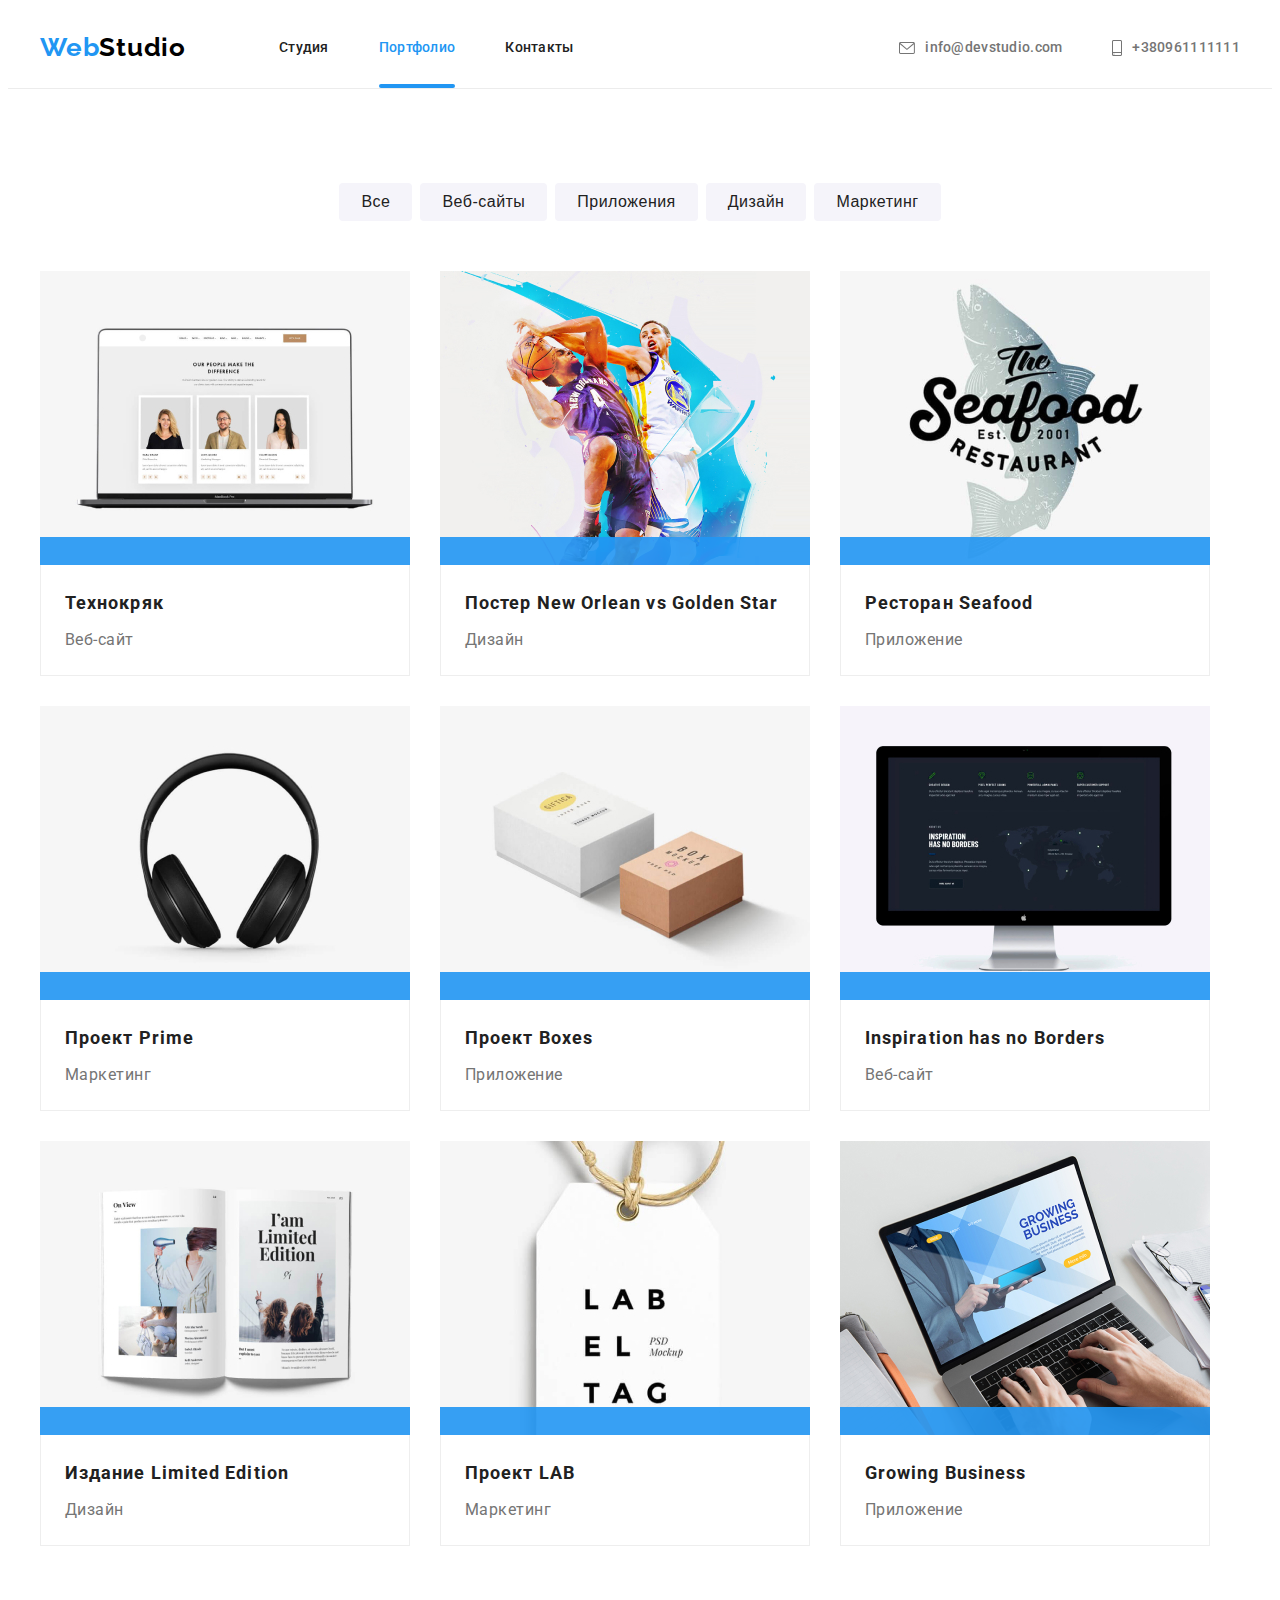
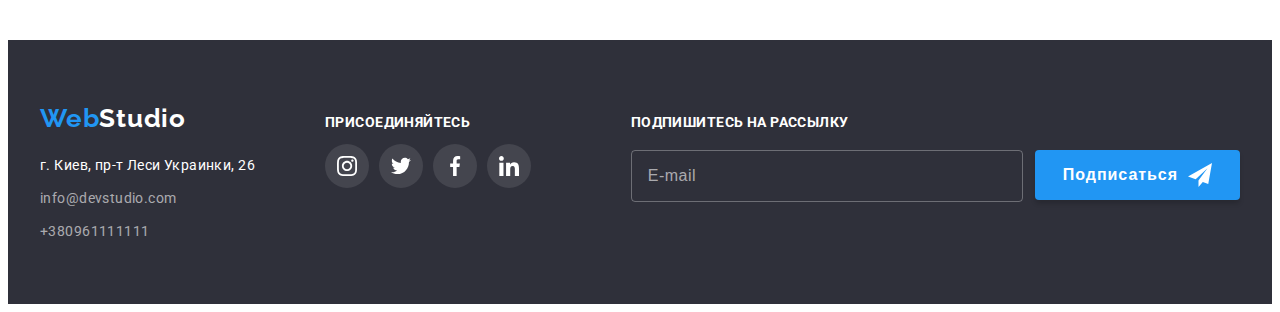
==== portfolio.html @ fbe8065b "1" ====
<!DOCTYPE html>
<html lang="ru">
  <head>
    <meta charset="UTF-8" />
    <meta name="viewport" content="width=device-width, initial-scale=1.0"/>
    <title>Портфолио</title>
    <link rel="preconnect" href="https://fonts.gstatic.com"/>
    <link
      href="https://fonts.googleapis.com/css2?family=Raleway:wght@700&family=Roboto:wght@400;500;700;900&display=swap"
      rel="stylesheet"/>
    <link
      rel="stylesheet"
      href="https://cdnjs.cloudflare.com/ajax/libs/modern-normalize/1.0.0/modern-normalize.min.css"
      integrity="sha512-ISS7cAi1PEhQ8jnbJpJZMd29NlhNj4AWYyLOSp2CE/CsHxTCu+r+t0D2yoJudVrd0/8fTVPUVDzY5Tvli75u/g=="
      crossorigin="anonymous"/>
    <link rel="stylesheet" href="./css/style.css"/>
  </head>
  <body>
  <header class="header">
    <div class="container">
      <nav class="nav">
        <a href="./" class="logo"><span class="accent">Web</span>Studio</a>
        <ul class="site-nav list">
          <li class="list-item">
            <a href="./index.html" class="link">Студия</a>
          </li>
          <li class="list-item">
            <a href="./portfolio.html" class="link current">Портфолио</a>
          </li>
          <li class="list-item"><a href="" class="link">Контакты</a></li>
        </ul>
      </nav>
      <ul class="contacts list">
        <li class="list-item">
          <a href="mailto:info@devstudio.com" class="header-contact link">
            <svg class="contacts-icon" width="16" height="12">
              <use href="./images/sprite.svg#icon-envelope"></use>
            </svg>
            info@devstudio.com</a>
        </li>
        <li class="list-item">
          <a href="tel:+380961111111" class="header-contact link">
            <svg class="contacts-icon" width="10" height="16">
              <use href="./images/sprite.svg#icon-smartphone"></use>
            </svg>
            +380961111111</a>
        </li>
      </ul>
    </div>
  </header>
    <main>
      <section class="portfolio">
        <div class="container">
          <h2 hidden>Фильтр работ</h2>
          <ul class="filter list">
            <li class="filter-button">
              <button type="button" class="select-btn">Все</button>
            </li>
            <li class="filter-button">
              <button type="button" class="select-btn">Веб-сайты</button>
            </li>
            <li class="filter-button">
              <button type="button" class="select-btn">Приложения</button>
            </li>
            <li class="filter-button">
              <button type="button" class="select-btn">Дизайн</button>
            </li>
            <li class="filter-button">
              <button type="button" class="select-btn">Маркетинг</button>
            </li>
          </ul>
          <h1 hidden>Наши проекты</h1>
          <ul class="projects list">
            <li class="project-item">
              <a href="" class="link">
                <div class="projectthumb">
                <img
                  src="./images/portfolio-images/img-1.jpg"
                  alt="Сайт"
                  width="370"
                  height="294"/>
                  <div class="overlay">
                    <p class="overlaytext">Технокряк это современная площадка распространения коронавируса. Компании
                      используют эту платформу для цифрового шпионажа и атак на защищённые сервера конкурентов.</p>
                  </div>
                  </div>
                <div class="project-content">
                  <h3 class="project-title">Технокряк</h3>
                  <p class="project-type">Веб-сайт</p>
                </div>
              </a>
            </li>
            <li class="project-item">
              <a href="" class="link">
                <div class="projectthumb">
                <img
                  src="./images/portfolio-images/img-2.jpg"
                  alt="Баскетболисты"
                  width="370"
                  height="294"/>
                  <div class="overlay">
                    <p class="overlaytext">Технокряк это современная площадка распространения коронавируса. Компании
                      используют эту платформу для цифрового шпионажа и атак на защищённые сервера конкурентов.</p>
                  </div>
                  </div>
                <div class="project-content">
                  <h3 class="project-title">
                    Постер New Orlean vs Golden Star
                  </h3>
                  <p class="project-type">Дизайн</p>
                </div>
              </a>
            </li>
            <li class="project-item">
              <a href="" class="link">
                <div class="projectthumb">
                <img
                  src="./images/portfolio-images/img-3.jpg"
                  alt="Логотип ресторана Seafood"
                  width="370"
                  height="294"/>
                  <div class="overlay">
                    <p class="overlaytext">Технокряк это современная площадка распространения коронавируса. Компании
                      используют эту платформу для цифрового шпионажа и атак на защищённые сервера конкурентов.</p>
                  </div>
                  </div>
                <div class="project-content">
                  <h3 class="project-title">Ресторан Seafood</h3>
                  <p class="project-type">Приложение</p>
                </div>
              </a>
            </li>
            <li class="project-item">
              <a href="" class="link">
                <div class="projectthumb">
                <img
                  src="./images/portfolio-images/img-4.jpg"
                  alt="Наушники"
                  width="370"
                  height="294"/>
                  <div class="overlay">
                    <p class="overlaytext">Технокряк это современная площадка распространения коронавируса. Компании
                      используют эту платформу для цифрового шпионажа и атак на защищённые сервера конкурентов.</p>
                  </div>
                  </div>
                <div class="project-content">
                  <h3 class="project-title">Проект Prime</h3>
                  <p class="project-type">Маркетинг</p>
                </div>
              </a>
            </li>
            <li class="project-item">
              <a href="" class="link">
                <div class="projectthumb">
                <img
                  src="./images/portfolio-images/img-5.jpg"
                  alt="Коробки"
                  width="370"
                  height="294"/>
                  <div class="overlay">
                    <p class="overlaytext">Технокряк это современная площадка распространения коронавируса. Компании
                      используют эту платформу для цифрового шпионажа и атак на защищённые сервера конкурентов.</p>
                  </div>
                  </div>
                <div class="project-content">
                  <h3 class="project-title">Проект Boxes</h3>
                  <p class="project-type">Приложение</p>
                </div>
              </a>
            </li>
            <li class="project-item">
              <a href="" class="link">
                <div class="projectthumb">
                <img
                  src="./images/portfolio-images/img-6.jpg"
                  alt="Веб-сайт на мониторе компьютера"
                  width="370"
                  height="294"/>
                  <div class="overlay">
                    <p class="overlaytext">Технокряк это современная площадка распространения коронавируса. Компании
                      используют эту платформу для цифрового шпионажа и атак на защищённые сервера конкурентов.</p>
                  </div>
                  </div>
                <div class="project-content">
                  <h3 class="project-title">Inspiration has no Borders</h3>
                  <p class="project-type">Веб-сайт</p>
                </div>
              </a>
            </li>
            <li class="project-item">
              <a href="" class="link">
                <div class="projectthumb">
                <img
                  src="./images/portfolio-images/img-7.jpg"
                  alt="Журнал"
                  width="370"
                  height="294"/>
                  <div class="overlay">
                    <p class="overlaytext">Технокряк это современная площадка распространения коронавируса. Компании
                      используют эту платформу для цифрового шпионажа и атак на защищённые сервера конкурентов.</p>
                  </div>
                  </div>
                <div class="project-content">
                  <h3 class="project-title">Издание Limited Edition</h3>
                  <p class="project-type">Дизайн</p>
                </div>
              </a>
            </li>
            <li class="project-item">
              <a href="" class="link">
                <div class="projectthumb">
                <img
                  src="./images/portfolio-images/img-8.jpg"
                  alt="Лейбл"
                  width="370"
                  height="294"/>
                  <div class="overlay">
                    <p class="overlaytext">Технокряк это современная площадка распространения коронавируса. Компании
                      используют эту платформу для цифрового шпионажа и атак на защищённые сервера конкурентов.</p>
                  </div>
                  </div>
                <div class="project-content">
                  <h3 class="project-title">Проект LAB</h3>
                  <p class="project-type">Маркетинг</p>
                </div>
              </a>
            </li>
            <li class="project-item">
              <a href="" class="link">
                <div class="projectthumb">
                <img
                  src="./images/portfolio-images/img-9.jpg"
                  alt="Приложение"
                  width="370"
                  height="294"/>
                  <div class="overlay">
                    <p class="overlaytext">Технокряк это современная площадка распространения коронавируса. Компании
                      используют эту платформу для цифрового шпионажа и атак на защищённые сервера конкурентов.</p>
                  </div>
                  </div>
                <div class="project-content">
                  <h3 class="project-title">Growing Business</h3>
                  <p class="project-type">Приложение</p>
                </div>
              </a>
            </li>
          </ul>
        </div>
      </section>
    </main>
    <footer class="footer">
      <div class="container">
        <div class="footer-wrapper">
          <a href="#" class="logo"><span class="accent">Web</span>Studio</a>
          <address class="footer-contacts">
            <p class="address">г. Киев, пр-т Леси Украинки, 26</p>
            <ul class="contacts-wrapper list">
              <li class="footer-contact-item"><a href="mailto:info@devstudio.com" class="contacts email">info@devstudio.com</a>
              </li>
              <li class="footer-contact-item">
                <a href="tel:+380961111111" class="contacts">+380961111111</a>
              </li>
          </address>
        </div>
        <div class="join-wrapper">
          <p class="join">присоединяйтесь</p>
          <ul class="social-links list">
            <li class="social-list-item">
              <a href="#" class="social-link"><svg class="social-icon" width="20" height="20">
                  <use href="./images/sprite.svg#icon-instagram"></use>
                </svg>
              </a>
            </li>
            <li class="social-list-item">
              <a href="#" class="social-link"><svg class="social-icon" width="20" height="20">
                  <use href="./images/sprite.svg#icon-twitter"></use>
                </svg>
              </a>
            </li>
            <li class="social-list-item">
              <a href="#" class="social-link"><svg class="social-icon" width="20" height="20">
                  <use href="./images/sprite.svg#icon-facebook"></use>
                </svg>
              </a>
            </li>
            <li class="social-list-item">
              <a href="#" class="social-link"><svg class="social-icon" width="20" height="20">
                  <use href="./images/sprite.svg#icon-linkedin"></use>
                </svg>
              </a>
            </li>
          </ul>
        </div>
        <div class="subscribe-wrapper">
          <p class="subscribe-title">Подпишитесь на рассылку</p>
          <form class="subscribe-form">
            <input class="input-field" type="text" name="e-mail" placeholder="E-mail">
            <button class="subscribe-btn" type="submit">Подписаться</button>
        
          </form>
        </div>
      </div>
    </footer>
  </body>
</html>
---- css/style.css ----
:root {
  --primary-logo-color: #000000;
  --primary-txt-color: #212121;
  --secondary-txt-color: #757575;
  --additional-txt-color: #ffffff;
  --primary-bg-color: #ffffff;
  --secondary-bg-color: #f5f4fa;
  --additional-bg-color: #2f303a;
  --accent-color: #2196f3;
  --footer-contacts-color: rgba(255, 255, 255, 0.6);
  --header-line-color: #ececec;
  --border-line-color: #eeeeee;
  --icon-color: #afb1b8;
  --transition-duration: 250ms;
  --transition-timing-function: cubic-bezier(0.4, 0, 0.2, 1);
}

body {
  font-family: "Roboto", sans-serif;
  background-color: var(--primary-bg-color);
}

h1,
h2,
h3,
h4,
h5,
h6 {
  margin: 0;
}

ul,
ol {
  margin: 0;
  padding: 0;
}

img {
  display: block;
}

.list {
  padding: 0;
  margin: 0;
  list-style: none;
}

.link {
  cursor: pointer;
}

.current {
  color: var(--accent-color);
}
.link.current {
  position: relative;
}

.link.current::after {
  content: "";
  display: block;
  position: absolute;
  bottom: 0;
  height: 4px;
  width: 100%;
  background-color: var(--accent-color);
  border-radius: 2px;
  transition: transform 500ms linear;
}

.logo {
  font-family: "Raleway", sans-serif;
  font-weight: 700;
  font-size: 26px;
  line-height: 1.192;
  letter-spacing: 0.03em;
  color: var(--primary-logo-color);
  text-decoration: none;
  margin-right: 93px;
  padding-top: 24px;
  padding-bottom: 25px;
}

.accent {
  color: var(--accent-color);
}

.container {
  width: 1200px;
  margin: 0 auto;
  padding-left: 15px;
  padding-right: 15px;
}

.description {
  margin: 0;
}

.section-title {
  font-weight: 700;
  font-size: 36px;
  line-height: 1.17;
  letter-spacing: 0.03em;
  color: var(--primary-txt-color);
  text-align: center;
  margin-bottom: 50px;
}

.header {
  border-bottom: 1px solid var(--header-line-color);
}

.header .container {
  display: flex;
  align-items: center;
}

.nav {
  display: flex;
  align-items: center;
}

.site-nav {
  display: flex;
}

.site-nav .list-item:not(:last-child) {
  margin-right: 50px;
}

.site-nav .link {
  display: block;
  padding-top: 32px;
  padding-bottom: 32px;
  font-weight: 500;
  font-size: 14px;
  line-height: 1.14;
  letter-spacing: 0.02em;
  color: var(--primary-txt-color);
  text-decoration: none;
  transition: color var(--transition-duration) var(--transition-timing-function);
}

.site-nav .link.current,
.site-nav .link:hover,
.site-nav .link:focus,
.site-nav .link:active,
.contacts .link:hover,
.contacts .link:focus {
  color: var(--accent-color);
}

.header .contacts {
  margin-bottom: 0;
  display: flex;
  align-items: center;
}
.header-contact {
  display: flex;
  align-items: center;
}

.contacts.list {
  margin-left: auto;
}

.contacts .list-item + .list-item {
  margin-left: 50px;
}
.contacts .link {
  font-weight: 500;
  font-size: 14px;
  line-height: 1.14;
  letter-spacing: 0.02em;
  color: var(--secondary-txt-color);
  text-decoration: none;
  padding-top: 32px;
  padding-bottom: 32px;
  transition: color var(--transition-duration) var(--transition-timing-function);
}

.contacts .link:hover,
.contacts .link:focus {
  color: var(--accent-color);
}
.contacts-icon {
  margin-right: 10px;
  align-self: center;
  fill: currentColor;
}
.contacts-icon:hover {
  fill: var(--accent-color);
}

.hero {
  background-color: #2f303a;
  width: auto;
  text-align: center;
  padding-top: 200px;
  padding-bottom: 200px;
  background-image: url("../images/index-images/hero.jpg");
  background-size: cover;
}

.hero-title {
  margin-top: 0;
  margin-bottom: 30px;
  font-weight: 900;
  font-size: 44px;
  line-height: 1.363;
  letter-spacing: 0.06em;
  text-transform: uppercase;
  color: #ffffff;
}

.modal-btn {
  border-radius: 4px;
  font-weight: 700;
  font-size: 16px;
  line-height: 1.88;
  letter-spacing: 0.06em;
  color: var(--additional-txt-color);
  background-color: var(--accent-color);
  padding: 10px 32px;
  border: none;
  transition: background-color var(--transition-duration)
    var(--transition-timing-function);
}

.features-section {
  padding: 94px 0;
}

.features-section .title {
  font-weight: 700;
  font-size: 14px;
  line-height: 1.14;
  letter-spacing: 0.03em;
  text-transform: uppercase;
  color: var(--primary-txt-color);
  margin-bottom: 10px;
}

.features-section .description {
  font-weight: 400;
  font-size: 14px;
  line-height: 1.71;
  letter-spacing: 0.03em;
  color: var(--secondary-txt-color);
}

.features-section .list {
  display: flex;
}

.features-section .list-item:not(:last-child) {
  margin-right: 30px;
}
.icon-antenna::before {
  background-image: url(../images/antenna.svg);
}

.icon-clock::before {
  background-image: url(../images/clock.svg);
}

.icon-diagram::before {
  background-image: url(../images/diagram.svg);
}

.icon-astronaut::before {
  background-image: url(../images/astronaut.svg);
}
.features-section .list-item::before {
  content: "";
  display: block;
  height: 120px;
  background-repeat: no-repeat;
  background-position: center;
  background-color: var(--secondary-bg-color);
  border-radius: 4px;
  margin-bottom: 30px;
}

.products-section {
  padding-bottom: 94px;
}
.products {
  display: flex;
}

.products.list {
  margin: -15px;
}

.products-item {
  margin: 15px;
  position: relative;
}
.productstitle {
  position: absolute;
  bottom: 0;
  width: 100%;
  height: 70px;
  padding-top: 27px;
  padding-bottom: 27px;
  font-weight: bold;
  font-size: 14px;
  line-height: 1.143;
  text-align: center;
  letter-spacing: 0.05em;
  text-transform: uppercase;
  background-color: rgba(47, 48, 58, 0.8);
  color: var(--additional-txt-color);
}

.team-section {
  background-color: var(--secondary-bg-color);
  padding: 94px 0;
}

.team.list {
  display: flex;
  margin: -15px;
}

.team-item {
  margin: 15px;
  box-shadow: 0px 1px 3px rgba(0, 0, 0, 0.12), 0px 1px 1px rgba(0, 0, 0, 0.14),
    0px 2px 1px rgba(0, 0, 0, 0.2);
  border-radius: 0px 0px 4px 4px;
}
.team-item .list {
  display: flex;
  justify-content: space-around;
}

.team-section .title {
  margin-bottom: 10px;
}

.team-item-content {
  padding: 30px;
  background-color: var(--primary-bg-color);
  border-radius: 0px 0px 4px 4px;
}

.team .title {
  font-weight: 500;
  font-size: 16px;
  line-height: 1.19;
  letter-spacing: 0.03em;
  color: var(--primary-txt-color);
  text-align: center;
}

.team .description {
  font-weight: 400;
  font-size: 16px;
  line-height: 1.19;
  letter-spacing: 0.03em;
  color: var(--secondary-txt-color);
  text-align: center;
}
.team-item-content .social-list-item {
  display: flex;
  justify-content: center;
  align-items: center;
}
.team-item-content .social-link {
  display: flex;
  justify-content: center;
  align-items: center;
  width: 44px;
  height: 44px;
  background-color: transparent;
  border-radius: 50%;
  fill: #afb1b8;
  transition: color var(--transition-duration) var(--transition-timing-function),
    background-color var(--transition-duration)
      var(--transition-timing-function);
}
.team-item-content .social-link:hover,
.team-item-content .social-link:focus {
  background-color: var(--accent-color);
  border-radius: 50%;
  fill: var(--additional-txt-color);
}
.clients-section {
  padding: 94px 0;
}
.clients-section .list {
  display: flex;
}
.clients-section .logo-item:not(:last-child) {
  margin-right: 30px;
}
.logo-item {
  width: 170px;
  height: 90px;
}
.logo-link {
  display: flex;
  justify-content: center;
  align-items: center;
  width: 100%;
  height: 100%;
  border-radius: 4px;
  color: var(--icon-color);
  fill: currentColor;
  border: 1px solid var(--icon-color);
  transition: color var(--transition-duration) var(--transition-timing-function),
    border var(--transition-duration) var(--transition-timing-function);
}
.logo-link:hover,
.logo-link:focus {
  border: 1px solid #2196f3;
  color: #2196f3;
}

.footer {
  background-color: var(--additional-bg-color);
  padding-top: 60px;
  padding-bottom: 60px;
}

.footer .logo {
  display: inline-block;
  color: var(--additional-txt-color);
  margin-bottom: 20px;
  margin-right: 0;
  padding: 0;
}
.footer .container {
  display: flex;
  align-items: baseline;
}
.footer-wrapper {
  margin-right: 70px;
}

.footer-contacts {
  font-style: normal;
}

.footer-contacts .address {
  font-weight: 400;
  font-size: 14px;
  line-height: 1.71;
  letter-spacing: 0.03em;
  color: var(--additional-txt-color);
  margin-top: 0;
  margin-bottom: 9px;
}

.footer .contacts {
  display: inline-block;
  font-weight: 400;
  font-size: 14px;
  line-height: 1.71;
  letter-spacing: 0.03em;
  color: var(--footer-contacts-color);
  text-decoration: none;
  transition: color var(--transition-duration) var(--transition-timing-function);
}

.footer-contact-item > .email {
  margin-bottom: 9px;
}
.footer .contacts:hover,
.footer .contacts:focus {
  color: var(--accent-color);
}

.contacts-wrapper {
  display: flex;
  flex-direction: column;
}
.join {
  font-weight: bold;
  font-size: 14px;
  line-height: 1.143;
  letter-spacing: 0.03em;
  text-transform: uppercase;
  color: var(--additional-txt-color);
  margin-top: 0;
}
.social-links {
  display: flex;
}
.social-links .social-list-item {
  width: 44px;
  height: 44px;
}
.social-links .social-list-item:not(:last-child) {
  margin-right: 10px;
}
.social-links .social-link {
  width: 100%;
  height: 100%;
  display: flex;
  justify-content: center;
  align-items: center;
  cursor: pointer;
  background-color: rgba(255, 255, 255, 0.1);
  border-radius: 50%;
  color: var(--additional-txt-color);
  fill: currentColor;
  transition: background-color var(--transition-duration)
    var(--transition-timing-function);
}
.social-list-item .social-link:hover,
.social-list-item .social-link:focus {
  background-color: var(--accent-color);
}
.subscribe-wrapper {
  margin-left: auto;
}
.subscribe-form {
  display: flex;
}
.subscribe-title {
  margin-bottom: 20px;
  font-weight: bold;
  font-size: 14px;
  line-height: 1.143;
  letter-spacing: 0.03em;
  text-transform: uppercase;
  color: var(--additional-txt-color);
}
.input-field {
  padding: 15px 16px;
  width: 358px;
  border: 1px solid rgba(255, 255, 255, 0.3);
  border-radius: 4px;
  background-color: transparent;
  font-size: 16px;
  line-height: 1.25;
  letter-spacing: 0.03em;
  font-weight: normal;
  font-size: 16px;
  line-height: 1.25;
  letter-spacing: 0.03em;
  color: var(--additional-txt-color);
}
.input-field::placeholder {
  font-weight: normal;
  font-size: 16px;
  line-height: 1.25;
  letter-spacing: 0.03em;
  color: rgba(255, 255, 255, 0.6);
}
.subscribe-btn {
  margin-left: 12px;
  display: flex;
  align-items: center;
  height: 50px;
  padding: 10px 28px;
  background-color: var(--accent-color);
  border: transparent;
  box-shadow: 0px 4px 4px rgba(0, 0, 0, 0.15);
  border-radius: 4px;
  font-weight: 700;
  font-size: 16px;
  line-height: 1.875;
  letter-spacing: 0.06em;
  color: var(--additional-txt-color);
}
.subscribe-btn::after {
  content: "";
  display: block;
  width: 24px;
  height: 24px;
  margin-left: 10px;
  background-image: url(../images/icon-send.svg);
  background-repeat: no-repeat;
  background-size: contain;
}
.backdrop {
  position: fixed;
  z-index: 100;
  top: 0;
  left: 0;
  width: 100%;
  height: 100%;
  background: rgba(0, 0, 0, 0.2);
  transition: all var(--transition-duration) var(--transition-timing-function);
}

.is-hidden {
  opacity: 0;
  visibility: hidden;
  pointer-events: none;
  transform: scale(0);
}

.modal {
  position: absolute;
  top: 50%;
  left: 50%;
  transform: translate(-50%, -50%);
  width: 528px;
  background-color: #ffffff;
  box-shadow: 0px 1px 3px rgba(0, 0, 0, 0.12), 0px 1px 1px rgba(0, 0, 0, 0.14),
    0px 2px 1px rgba(0, 0, 0, 0.2);
  border-radius: 4px;
  transition: transform 1000ms cubic-bezier(0.4, 0, 0.2, 1);
}

.modal-close-btn {
  position: absolute;
  top: 8px;
  right: 8px;
  padding: 0;
  width: 30px;
  height: 30px;
  border: 1px solid rgba(0, 0, 0, 0.1);
  border-radius: 50%;
  background-color: transparent;
  cursor: pointer;
}
.modal-btn-icon {
  color: var(--primary-logo-color);
  fill: currentColor;
  transition: color var(--transition-duration) var(--transition-timing-function);
}
.contact-form {
  padding: 40px;
}
.form-input {
  display: block;
  margin-bottom: 10px;
  width: 100%;
  height: 40px;
  border: 1px solid rgba(33, 33, 33, 0.2);
  border-radius: 4px;
  padding-left: 42px;
  transition: border-color var(--transition-duration)
    var(--transition-timing-function);
  cursor: pointer;
  font-weight: 400;
  font-size: 12px;
  line-height: 1.143;
  letter-spacing: 0.01em;
  color: var(--primary-txt-color);
}
.form-input:focus,
.input-msg:focus {
  border-color: var(--accent-color);
  outline: none;
}

.form-input:focus + .input-icon,
.modal-close-btn:hover .modal-btn-icon,
.modal-close-btn:focus .modal-btn-icon {
  color: var(--accent-color);
  fill: currentColor;
}

.contact-form-title {
  margin-top: 0;
  margin-bottom: 12px;
  font-weight: 700;
  font-size: 20px;
  line-height: 1.15;
  text-align: center;
  letter-spacing: 0.03em;
  color: var(--primary-txt-color);
}

.input-name {
  display: block;
  font-weight: 400;
  font-size: 12px;
  line-height: 1.167;
  letter-spacing: 0.01em;
  color: var(--secondary-txt-color);
  margin-bottom: 4px;
}

.input-icon {
  position: absolute;
  top: 50%;
  transform: translateY(-50%);
  left: 12px;
  color: var(--primary-txt-color);
  fill: currentColor;
  transition: color var(--transition-duration) var(--transition-timing-function);
}

.form-input-wrapper {
  position: relative;
}

.input-msg {
  display: block;
  resize: none;
  padding: 12px 16px;
  width: 100%;
  height: 120px;
  margin-bottom: 20px;
  border: 1px solid rgba(33, 33, 33, 0.2);
  border-radius: 4px;
  transition: border-color var(--transition-duration)
    var(--transition-timing-function);
  cursor: pointer;
  font-weight: 400;
  font-size: 12px;
  line-height: 1.143;
  letter-spacing: 0.01em;
  color: var(--primary-txt-color);
}

.input-msg::placeholder {
  font-weight: 400;
  font-size: 12px;
  line-height: 1.143;
  letter-spacing: 0.01em;
  color: rgba(117, 117, 117, 0.5);
}
.conteiner-checkbox {
  display: flex;
  align-items: center;
  margin-right: auto;
  margin-bottom: 30px;
  margin-left: auto;
}
.checkbox-label {
  display: flex;
  align-items: center;
  font-weight: 400;
  font-size: 14px;
  line-height: 1.71;
  letter-spacing: 0.03em;
  color: var(--primery-text-color);
}
.checkbox-input {
  position: absolute;
  width: 1px;
  height: 1px;
  margin: -1px;
  border: 0;
  padding: 0;
  clip: rect(0 0 0 0);
  overflow: hidden;
}
.checkbox-icon {
  display: inline-block;
  width: 16px;
  height: 15px;
  margin-right: 7px;
  border: 2px solid #000000;
  box-sizing: border-box;
  border-radius: 2px;
  background-image: none;

  transition: background-color var(--time-hover) cubic-bezier(0.4, 0, 0.2, 1),
    border-color var(--time-hover) cubic-bezier(0.4, 0, 0.2, 1),
    background-image var(--time-hover) cubic-bezier(0.4, 0, 0.2, 1);
}

.checkbox-input:checked + .checkbox-icon {
  background-color: var(--secondary-color);
  background-image: url("../images/icon-check.svg");
  background-repeat: no-repeat;
  background-position: 50% 50%;
  background-origin: border-box;
  border-color: transparent;
}
.consent {
  display: flex;
  justify-content: center;
  align-items: center;
  padding: 0;
  font-weight: 400;
  font-size: 14px;
  line-height: 1.714;
  letter-spacing: 0.03em;
  color: var(--secondary-txt-color);
}

.consent::before {
  content: "";
  display: inline-block;
  background-image: url(../images/checkbox.svg);
  background-repeat: no-repeat;
  width: 16px;
  height: 15px;
  margin-right: 8.4px;
}

.policy-link {
  color: var(--accent-color);
}

.modal-submit-btn {
  display: flex;
  justify-content: center;
  align-items: center;
  margin: auto;
  width: 200px;
  height: 50px;
  border: none;
  background-color: var(--accent-color);
  box-shadow: 0px 4px 4px rgba(0, 0, 0, 0.15);
  border-radius: 4px;
  font-weight: 700;
  font-size: 16px;
  line-height: 1.875;
  letter-spacing: 0.06em;
  color: var(--additional-txt-color);
  cursor: pointer;
}

.portfolio {
  padding: 94px 0 94px 0;
}

.select-btn {
  font-weight: 500;
  font-size: 16px;
  line-height: 1.63;
  letter-spacing: 0.03em;
  color: var(--primary-txt-color);
  background-color: var(--secondary-bg-color);
  border: none;
  text-align: center;
  color: var(--primary-txt-color);
  padding: 6px 22px;
  border-radius: 4px;
  outline: none;
  transition: color var(--transition-duration) var(--transition-timing-function),
    box-shadow var(--transition-duration) var(--transition-timing-function),
    background-color var(--transition-duration)
      var(--transition-timing-function);
}

.select-btn:hover,
.select-btn:focus,
.select-btn:active {
  color: var(--additional-txt-color);
  background-color: var(--accent-color);
  border: none;
  cursor: pointer;
  box-shadow: 0px 3px 1px rgba(0, 0, 0, 0.1), 0px 1px 2px rgba(0, 0, 0, 0.08),
    0px 2px 2px rgba(0, 0, 0, 0.12);
}

.portfolio .filter {
  display: flex;
  justify-content: center;
}

.filter-button + .filter-button {
  margin-left: 8px;
}

.filter {
  margin-bottom: 50px;
}

.projects {
  display: flex;
  flex-wrap: wrap;
  margin: -15px;
}

.project-content {
  padding: 20px 24px;
  border-style: none solid solid;
  border-width: 1px;
  border-color: var(--border-line-color);
}

.project-item {
  margin: 15px;
}

.project-title {
  font-weight: 700;
  font-size: 18px;
  line-height: 2;
  letter-spacing: 0.06em;
  color: var(--primary-txt-color);
  margin-bottom: 4px;
}

.project-type {
  font-weight: 400;
  font-size: 16px;
  line-height: 1.88;
  letter-spacing: 0.03em;
  color: var(--secondary-txt-color);
  margin: 0;
}

.projects .link {
  text-decoration: none;
  display: block;
  width: 100%;
  height: 100%;
  transition: box-shadow var(--transition-duration)
    var(--transition-timing-function);
}
.projects .link:hover,
.projects .link:focus {
  box-shadow: 0px 1px 1px rgba(0, 0, 0, 0.12), 0px 4px 4px rgba(0, 0, 0, 0.06),
    1px 4px 6px rgba(0, 0, 0, 0.16);
}
.overlay {
  position: absolute;
  top: 0;
  width: 100%;
  height: auto;
  padding: 63px 24px;
  background-color: rgba(33, 150, 243, 0.9);
  transform: translateY(100%);
  transition: transform var(--transition-duration)
    var(--transition-timing-function);
}

.overlaytext {
  margin: 0;
  font-size: 18px;
  line-height: 1.556;
  letter-spacing: 0.03em;
  color: var(--additional-txt-color);
}
.projectthumb {
  position: relative;
  overflow: hidden;
}
.projects .link:hover .overlay,
.projects .link:focus .overlay {
  transform: translateY(0%);
}
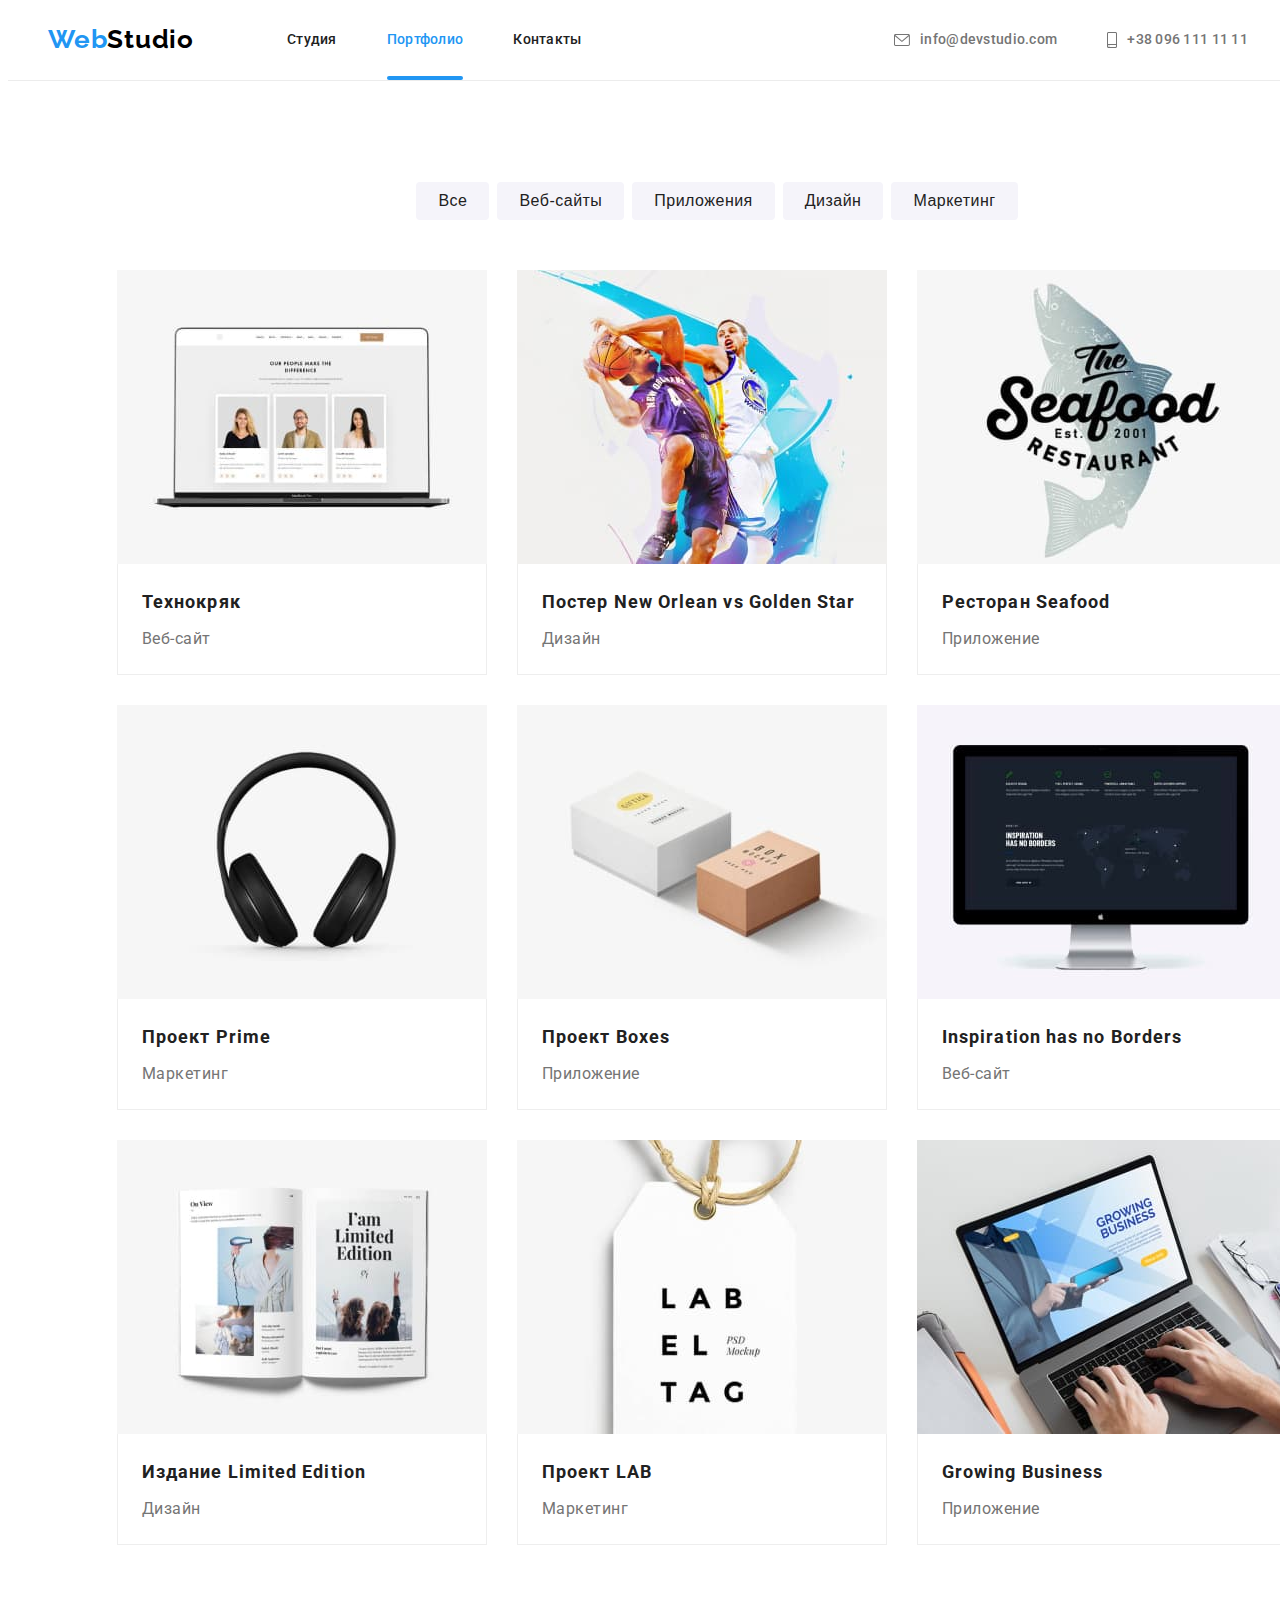
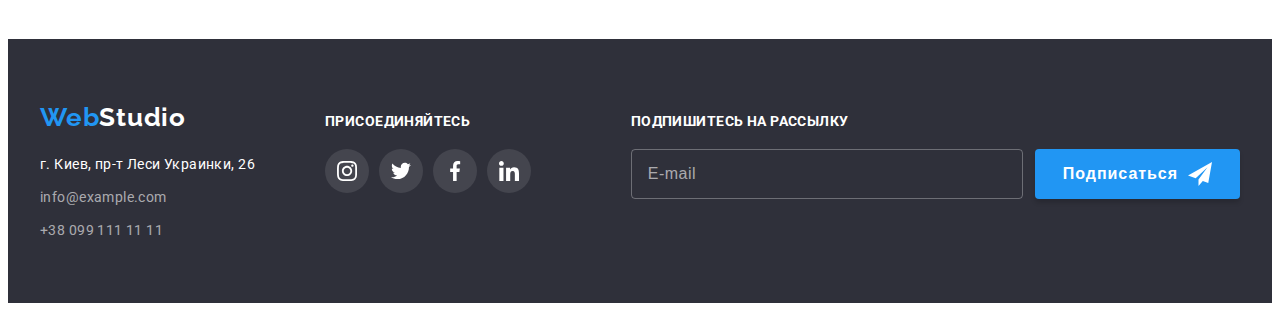
==== commit 12708ed6: "1" ====
--- a/portfolio.html
+++ b/portfolio.html
@@ -2,9 +2,9 @@
 <html lang="ru">
   <head>
     <meta charset="UTF-8" />
-    <meta name="viewport" content="width=device-width, initial-scale=1.0"/>
+    <meta name="viewport" content="width=device-width, initial-scale=1.0" />
     <title>Портфолио</title>
-    <link rel="preconnect" href="https://fonts.gstatic.com"/>
+    <link rel="preconnect" href="https://fonts.gstatic.com" />
     <link
       href="https://fonts.googleapis.com/css2?family=Raleway:wght@700&family=Roboto:wght@400;500;700;900&display=swap"
       rel="stylesheet"/>
@@ -13,41 +13,42 @@
       href="https://cdnjs.cloudflare.com/ajax/libs/modern-normalize/1.0.0/modern-normalize.min.css"
       integrity="sha512-ISS7cAi1PEhQ8jnbJpJZMd29NlhNj4AWYyLOSp2CE/CsHxTCu+r+t0D2yoJudVrd0/8fTVPUVDzY5Tvli75u/g=="
       crossorigin="anonymous"/>
-    <link rel="stylesheet" href="./css/style.css"/>
+    <link rel="stylesheet" href="./css/portfolio.min.css" />
   </head>
+
   <body>
-  <header class="header">
-    <div class="container">
-      <nav class="nav">
-        <a href="./" class="logo"><span class="accent">Web</span>Studio</a>
-        <ul class="site-nav list">
+    <header class="header">
+      <div class="container">
+        <nav class="nav-wrapper">
+          <a href="./" class="logo"><span class="accent">Web</span>Studio</a>
+
+          <ul class="site-nav list">
+            <li class="list-item">
+              <a href="./index.html" class="link">Студия</a>
+            </li>
+            <li class="list-item">
+              <a href="./portfolio.html" class="link current">Портфолио</a>
+            </li>
+            <li class="list-item"><a href="" class="link">Контакты</a></li>
+          </ul>
+        </nav>
+
+        <ul class="contacts list">
           <li class="list-item">
-            <a href="./index.html" class="link">Студия</a>
+            <a href="mailto:info@devstudio.com" class="header-contact link">
+              <svg class="contacts-icon" width="16" height="12">
+                <use href="./images/sprite.svg#icon-envelope"></use>
+              </svg>info@devstudio.com</a>
           </li>
           <li class="list-item">
-            <a href="./portfolio.html" class="link current">Портфолио</a>
+            <a href="tel:+380961111111" class="header-contact link">
+              <svg class="contacts-icon" width="10" height="16">
+                <use href="./images/sprite.svg#icon-smartphone"></use>
+              </svg>+38 096 111 11 11</a>
           </li>
-          <li class="list-item"><a href="" class="link">Контакты</a></li>
         </ul>
-      </nav>
-      <ul class="contacts list">
-        <li class="list-item">
-          <a href="mailto:info@devstudio.com" class="header-contact link">
-            <svg class="contacts-icon" width="16" height="12">
-              <use href="./images/sprite.svg#icon-envelope"></use>
-            </svg>
-            info@devstudio.com</a>
-        </li>
-        <li class="list-item">
-          <a href="tel:+380961111111" class="header-contact link">
-            <svg class="contacts-icon" width="10" height="16">
-              <use href="./images/sprite.svg#icon-smartphone"></use>
-            </svg>
-            +380961111111</a>
-        </li>
-      </ul>
-    </div>
-  </header>
+      </div>
+    </header>
     <main>
       <section class="portfolio">
         <div class="container">
@@ -73,17 +74,22 @@
           <ul class="projects list">
             <li class="project-item">
               <a href="" class="link">
-                <div class="projectthumb">
-                <img
-                  src="./images/portfolio-images/img-1.jpg"
-                  alt="Сайт"
-                  width="370"
-                  height="294"/>
-                  <div class="overlay">
-                    <p class="overlaytext">Технокряк это современная площадка распространения коронавируса. Компании
-                      используют эту платформу для цифрового шпионажа и атак на защищённые сервера конкурентов.</p>
-                  </div>
-                  </div>
+                <div class="project-thumb">
+                  <img
+                    src="./images/portfolio-images/img-1.jpg"
+                    alt="Веб-сайт на мониторе ноутбука"
+                    width="370"
+                    height="294"
+                  />
+                  <div class="overlay">
+                    <p class="overlay-text">
+                      Технокряк это современная площадка распространения
+                      коронавируса. Компании используют эту платформу для
+                      цифрового шпионажа и атак на защищённые сервера
+                      конкурентов.
+                    </p>
+                  </div>
+                </div>
                 <div class="project-content">
                   <h3 class="project-title">Технокряк</h3>
                   <p class="project-type">Веб-сайт</p>
@@ -92,17 +98,23 @@
             </li>
             <li class="project-item">
               <a href="" class="link">
-                <div class="projectthumb">
-                <img
-                  src="./images/portfolio-images/img-2.jpg"
-                  alt="Баскетболисты"
-                  width="370"
-                  height="294"/>
-                  <div class="overlay">
-                    <p class="overlaytext">Технокряк это современная площадка распространения коронавируса. Компании
-                      используют эту платформу для цифрового шпионажа и атак на защищённые сервера конкурентов.</p>
-                  </div>
-                  </div>
+                <div class="project-thumb">
+                  <img
+                    src="./images/portfolio-images/img-2.jpg"
+                    alt="Баскетболисты на плакате"
+                    width="370"
+                    height="294"
+                  />
+                  <div class="overlay">
+                    <p class="overlay-text">
+                      Технокряк это современная площадка распространения
+                      коронавируса. Компании используют эту платформу для
+                      цифрового шпионажа и атак на защищённые сервера
+                      конкурентов.
+                    </p>
+                  </div>
+                </div>
+
                 <div class="project-content">
                   <h3 class="project-title">
                     Постер New Orlean vs Golden Star
@@ -113,17 +125,23 @@
             </li>
             <li class="project-item">
               <a href="" class="link">
-                <div class="projectthumb">
-                <img
-                  src="./images/portfolio-images/img-3.jpg"
-                  alt="Логотип ресторана Seafood"
-                  width="370"
-                  height="294"/>
-                  <div class="overlay">
-                    <p class="overlaytext">Технокряк это современная площадка распространения коронавируса. Компании
-                      используют эту платформу для цифрового шпионажа и атак на защищённые сервера конкурентов.</p>
-                  </div>
-                  </div>
+                <div class="project-thumb">
+                  <img
+                    src="./images/portfolio-images/img-3.jpg"
+                    alt="Логотип ресторана Seafood"
+                    width="370"
+                    height="294"
+                  />
+                  <div class="overlay">
+                    <p class="overlay-text">
+                      Технокряк это современная площадка распространения
+                      коронавируса. Компании используют эту платформу для
+                      цифрового шпионажа и атак на защищённые сервера
+                      конкурентов.
+                    </p>
+                  </div>
+                </div>
+
                 <div class="project-content">
                   <h3 class="project-title">Ресторан Seafood</h3>
                   <p class="project-type">Приложение</p>
@@ -132,17 +150,23 @@
             </li>
             <li class="project-item">
               <a href="" class="link">
-                <div class="projectthumb">
-                <img
-                  src="./images/portfolio-images/img-4.jpg"
-                  alt="Наушники"
-                  width="370"
-                  height="294"/>
-                  <div class="overlay">
-                    <p class="overlaytext">Технокряк это современная площадка распространения коронавируса. Компании
-                      используют эту платформу для цифрового шпионажа и атак на защищённые сервера конкурентов.</p>
-                  </div>
-                  </div>
+                <div class="project-thumb">
+                  <img
+                    src="./images/portfolio-images/img-4.jpg"
+                    alt="Наушники"
+                    width="370"
+                    height="294"
+                  />
+                  <div class="overlay">
+                    <p class="overlay-text">
+                      Технокряк это современная площадка распространения
+                      коронавируса. Компании используют эту платформу для
+                      цифрового шпионажа и атак на защищённые сервера
+                      конкурентов.
+                    </p>
+                  </div>
+                </div>
+
                 <div class="project-content">
                   <h3 class="project-title">Проект Prime</h3>
                   <p class="project-type">Маркетинг</p>
@@ -151,17 +175,23 @@
             </li>
             <li class="project-item">
               <a href="" class="link">
-                <div class="projectthumb">
-                <img
-                  src="./images/portfolio-images/img-5.jpg"
-                  alt="Коробки"
-                  width="370"
-                  height="294"/>
-                  <div class="overlay">
-                    <p class="overlaytext">Технокряк это современная площадка распространения коронавируса. Компании
-                      используют эту платформу для цифрового шпионажа и атак на защищённые сервера конкурентов.</p>
-                  </div>
-                  </div>
+                <div class="project-thumb">
+                  <img
+                    src="./images/portfolio-images/img-5.jpg"
+                    alt="Коробки"
+                    width="370"
+                    height="294"
+                  />
+                  <div class="overlay">
+                    <p class="overlay-text">
+                      Технокряк это современная площадка распространения
+                      коронавируса. Компании используют эту платформу для
+                      цифрового шпионажа и атак на защищённые сервера
+                      конкурентов.
+                    </p>
+                  </div>
+                </div>
+
                 <div class="project-content">
                   <h3 class="project-title">Проект Boxes</h3>
                   <p class="project-type">Приложение</p>
@@ -170,17 +200,23 @@
             </li>
             <li class="project-item">
               <a href="" class="link">
-                <div class="projectthumb">
-                <img
-                  src="./images/portfolio-images/img-6.jpg"
-                  alt="Веб-сайт на мониторе компьютера"
-                  width="370"
-                  height="294"/>
-                  <div class="overlay">
-                    <p class="overlaytext">Технокряк это современная площадка распространения коронавируса. Компании
-                      используют эту платформу для цифрового шпионажа и атак на защищённые сервера конкурентов.</p>
-                  </div>
-                  </div>
+                <div class="project-thumb">
+                  <img
+                    src="./images/portfolio-images/img-6.jpg"
+                    alt="Веб-сайт на мониторе компьютера"
+                    width="370"
+                    height="294"
+                  />
+                  <div class="overlay">
+                    <p class="overlay-text">
+                      Технокряк это современная площадка распространения
+                      коронавируса. Компании используют эту платформу для
+                      цифрового шпионажа и атак на защищённые сервера
+                      конкурентов.
+                    </p>
+                  </div>
+                </div>
+
                 <div class="project-content">
                   <h3 class="project-title">Inspiration has no Borders</h3>
                   <p class="project-type">Веб-сайт</p>
@@ -189,17 +225,23 @@
             </li>
             <li class="project-item">
               <a href="" class="link">
-                <div class="projectthumb">
-                <img
-                  src="./images/portfolio-images/img-7.jpg"
-                  alt="Журнал"
-                  width="370"
-                  height="294"/>
-                  <div class="overlay">
-                    <p class="overlaytext">Технокряк это современная площадка распространения коронавируса. Компании
-                      используют эту платформу для цифрового шпионажа и атак на защищённые сервера конкурентов.</p>
-                  </div>
-                  </div>
+                <div class="project-thumb">
+                  <img
+                    src="./images/portfolio-images/img-7.jpg"
+                    alt="Открытый журнал"
+                    width="370"
+                    height="294"
+                  />
+                  <div class="overlay">
+                    <p class="overlay-text">
+                      Технокряк это современная площадка распространения
+                      коронавируса. Компании используют эту платформу для
+                      цифрового шпионажа и атак на защищённые сервера
+                      конкурентов.
+                    </p>
+                  </div>
+                </div>
+
                 <div class="project-content">
                   <h3 class="project-title">Издание Limited Edition</h3>
                   <p class="project-type">Дизайн</p>
@@ -208,17 +250,23 @@
             </li>
             <li class="project-item">
               <a href="" class="link">
-                <div class="projectthumb">
-                <img
-                  src="./images/portfolio-images/img-8.jpg"
-                  alt="Лейбл"
-                  width="370"
-                  height="294"/>
-                  <div class="overlay">
-                    <p class="overlaytext">Технокряк это современная площадка распространения коронавируса. Компании
-                      используют эту платформу для цифрового шпионажа и атак на защищённые сервера конкурентов.</p>
-                  </div>
-                  </div>
+                <div class="project-thumb">
+                  <img
+                    src="./images/portfolio-images/img-8.jpg"
+                    alt="Лейбл"
+                    width="370"
+                    height="294"
+                  />
+                  <div class="overlay">
+                    <p class="overlay-text">
+                      Технокряк это современная площадка распространения
+                      коронавируса. Компании используют эту платформу для
+                      цифрового шпионажа и атак на защищённые сервера
+                      конкурентов.
+                    </p>
+                  </div>
+                </div>
+
                 <div class="project-content">
                   <h3 class="project-title">Проект LAB</h3>
                   <p class="project-type">Маркетинг</p>
@@ -227,17 +275,23 @@
             </li>
             <li class="project-item">
               <a href="" class="link">
-                <div class="projectthumb">
-                <img
-                  src="./images/portfolio-images/img-9.jpg"
-                  alt="Приложение"
-                  width="370"
-                  height="294"/>
-                  <div class="overlay">
-                    <p class="overlaytext">Технокряк это современная площадка распространения коронавируса. Компании
-                      используют эту платформу для цифрового шпионажа и атак на защищённые сервера конкурентов.</p>
-                  </div>
-                  </div>
+                <div class="project-thumb">
+                  <img
+                    src="./images/portfolio-images/img-9.jpg"
+                    alt="Приложение на мониторе ноутбука"
+                    width="370"
+                    height="294"
+                  />
+                  <div class="overlay">
+                    <p class="overlay-text">
+                      Технокряк это современная площадка распространения
+                      коронавируса. Компании используют эту платформу для
+                      цифрового шпионажа и атак на защищённые сервера
+                      конкурентов.
+                    </p>
+                  </div>
+                </div>
+
                 <div class="project-content">
                   <h3 class="project-title">Growing Business</h3>
                   <p class="project-type">Приложение</p>
@@ -251,40 +305,47 @@
     <footer class="footer">
       <div class="container">
         <div class="footer-wrapper">
-          <a href="#" class="logo"><span class="accent">Web</span>Studio</a>
+          <a href="/" class="logo"><span class="accent">Web</span>Studio</a>
           <address class="footer-contacts">
             <p class="address">г. Киев, пр-т Леси Украинки, 26</p>
             <ul class="contacts-wrapper list">
-              <li class="footer-contact-item"><a href="mailto:info@devstudio.com" class="contacts email">info@devstudio.com</a>
+              <li class="footer-contact-item">
+                <a href="mailto:info@example.com" class="contacts email">info@example.com</a>
               </li>
               <li class="footer-contact-item">
-                <a href="tel:+380961111111" class="contacts">+380961111111</a>
+                <a href="tel:+380991111111" class="contacts"
+                  >+38 099 111 11 11</a>
               </li>
+            </ul>
           </address>
         </div>
         <div class="join-wrapper">
           <p class="join">присоединяйтесь</p>
           <ul class="social-links list">
             <li class="social-list-item">
-              <a href="#" class="social-link"><svg class="social-icon" width="20" height="20">
+              <a href="#" class="social-link"
+                ><svg class="social-icon" width="20" height="20">
                   <use href="./images/sprite.svg#icon-instagram"></use>
                 </svg>
               </a>
             </li>
             <li class="social-list-item">
-              <a href="#" class="social-link"><svg class="social-icon" width="20" height="20">
+              <a href="#" class="social-link"
+                ><svg class="social-icon" width="20" height="20">
                   <use href="./images/sprite.svg#icon-twitter"></use>
                 </svg>
               </a>
             </li>
             <li class="social-list-item">
-              <a href="#" class="social-link"><svg class="social-icon" width="20" height="20">
+              <a href="#" class="social-link"
+                ><svg class="social-icon" width="20" height="20">
                   <use href="./images/sprite.svg#icon-facebook"></use>
                 </svg>
               </a>
             </li>
             <li class="social-list-item">
-              <a href="#" class="social-link"><svg class="social-icon" width="20" height="20">
+              <a href="#" class="social-link"
+                ><svg class="social-icon" width="20" height="20">
                   <use href="./images/sprite.svg#icon-linkedin"></use>
                 </svg>
               </a>
@@ -294,9 +355,13 @@
         <div class="subscribe-wrapper">
           <p class="subscribe-title">Подпишитесь на рассылку</p>
           <form class="subscribe-form">
-            <input class="input-field" type="text" name="e-mail" placeholder="E-mail">
+            <input
+              class="input-field"
+              type="text"
+              name="e-mail"
+              placeholder="E-mail"
+            />
             <button class="subscribe-btn" type="submit">Подписаться</button>
-        
           </form>
         </div>
       </div>
--- a/css/portfolio.min.css
+++ b/css/portfolio.min.css
@@ -0,0 +1,2 @@
+:root{--primary-logo-color: #000000;--primary-txt-color: #212121;--secondary-txt-color: #757575;--additional-txt-color: #ffffff;--primary-bg-color: #ffffff;--secondary-bg-color: #f5f4fa;--additional-bg-color: #2f303a;--accent-color: #2196f3;--footer-contacts-color: rgba(255, 255, 255, 0.6);--header-line-color: #ececec;--border-line-color: #eeeeee;--icon-color: #afb1b8;--transition-duration: 250ms;--transition-timing-function: cubic-bezier(0.4, 0, 0.2, 1)}.visually-hidden{position:absolute !important;clip:rect(1px 1px 1px 1px);clip:rect(1px, 1px, 1px, 1px);padding:0 !important;border:0 !important;height:1px !important;width:1px !important;overflow:hidden}body{padding-top:80px;font-family:'Roboto', sans-serif;background-color:var(--primary-bg-color)}h1,h2,h3,h4,h5,h6{margin:0}ul,ol{margin:0;padding:0}img{display:block}.list{padding:0;margin:0;list-style:none}.link{cursor:pointer}.current{color:var(--accent-color)}.link.current{position:relative}.link.current::after{content:'';display:block;position:absolute;bottom:0;height:4px;width:100%;background-color:var(--accent-color);border-radius:2px;transition:transform 500ms linear}.link.current:hover::after{transform:rotateY(180deg)}.logo{margin-right:93px;padding-top:24px;padding-bottom:25px;line-height:1.192;letter-spacing:0.03em;color:var(--primary-logo-color);text-decoration:none;font-family:'Raleway', sans-serif;font-weight:700;font-size:26px}.accent{color:var(--accent-color)}.container{width:1200px;margin:0 auto;padding-left:15px;padding-right:15px}.header{position:fixed;z-index:99;width:100%;min-height:80px;top:0;border-bottom:1px solid var(--header-line-color);background-color:var(--primary-bg-color)}.header .container{display:flex;align-items:center}.header .contacts{margin-bottom:0;display:flex;align-items:center}.header .contacts .list-item{display:inline-flex}.header .contacts .list-item+.list-item{margin-left:50px}.header .contacts .link{padding-top:32px;padding-bottom:32px;font-weight:500;font-size:14px;line-height:1.14;letter-spacing:0.02em;color:var(--secondary-txt-color);text-decoration:none;transition:color var(--transition-duration) var(--transition-timing-function)}.header .contacts .link:hover,.header .contacts .link:focus{color:var(--accent-color)}.nav-wrapper{display:flex;align-items:center}.site-nav{display:flex}.site-nav .list-item:not(:last-child){margin-right:50px}.site-nav .link{display:block;padding-top:32px;padding-bottom:32px;font-weight:500;font-size:14px;line-height:1.14;letter-spacing:0.02em;color:var(--primary-txt-color);text-decoration:none;transition:color var(--transition-duration) var(--transition-timing-function)}.site-nav .link.current,.site-nav .link:hover,.site-nav .link:focus,.site-nav .link:active{color:var(--accent-color)}.header-contact{display:flex;align-items:center}.contacts.list{margin-left:auto}.contacts-icon{margin-right:10px;align-self:center;fill:currentColor}.portfolio{padding:94px 94px}.footer{background-color:var(--additional-bg-color);padding-top:60px;padding-bottom:60px}.footer .container{display:flex;align-items:baseline}.footer .logo{display:inline-block;color:var(--additional-txt-color);margin-bottom:20px;margin-right:0;padding:0}.footer .contacts{display:inline-block;font-weight:400;font-size:14px;line-height:1.71;letter-spacing:0.03em;color:var(--footer-contacts-color);text-decoration:none;transition:color var(--transition-duration) var(--transition-timing-function)}.footer-wrapper{margin-right:70px}.footer-contacts{font-style:normal}.footer-contacts .address{font-weight:400;font-size:14px;line-height:1.71;letter-spacing:0.03em;color:var(--additional-txt-color);margin-top:0;margin-bottom:9px}.footer-contact-item:not(:last-child){margin-bottom:9px}.contacts-wrapper{display:flex;flex-direction:column}.join{font-weight:700;font-size:14px;line-height:1.143;letter-spacing:0.03em;text-transform:uppercase;color:var(--additional-txt-color);margin-top:0;margin-bottom:20px}.social-links{display:flex}.social-links .social-list-item{width:44px;height:44px}.social-links .social-list-item:not(:last-child){margin-right:10px}.social-links .social-link{width:100%;height:100%;display:flex;justify-content:center;align-items:center;cursor:pointer;background-color:rgba(255,255,255,0.1);border-radius:50%;color:var(--additional-txt-color);fill:currentColor;transition:background-color var(--transition-duration) var(--transition-timing-function)}.social-links .social-link:hover,.social-links .social-link:focus{background-color:var(--accent-color)}.subscribe-wrapper{margin-left:auto}.subscribe-form{display:flex}.subscribe-title{margin-bottom:20px;font-weight:bold;font-size:14px;line-height:1.143;letter-spacing:0.03em;text-transform:uppercase;color:var(--additional-txt-color)}.input-field{padding:14px 16px;width:358px;border:1px solid rgba(255,255,255,0.3);border-radius:4px;background-color:transparent;font-size:16px;line-height:1.25;letter-spacing:0.03em;font-weight:normal;font-size:16px;line-height:1.25;letter-spacing:0.03em;color:var(--additional-txt-color)}.input-field::placeholder{font-weight:normal;font-size:16px;line-height:1.25;letter-spacing:0.03em;color:rgba(255,255,255,0.6)}.subscribe-btn{margin-left:12px;display:flex;align-items:center;height:50px;padding:10px 28px;background-color:var(--accent-color);border:transparent;box-shadow:0px 4px 4px rgba(0,0,0,0.15);border-radius:4px;font-weight:700;font-size:16px;line-height:1.875;letter-spacing:0.06em;color:var(--additional-txt-color)}.subscribe-btn::after{content:'';display:block;width:24px;height:24px;margin-left:10px;background-image:url(../images/icon-send.svg);background-repeat:no-repeat;background-size:contain}.footer .contacts:hover,.footer .contacts:focus{color:var(--accent-color)}.projects{display:flex;flex-wrap:wrap;margin:-15px}.project-content{padding:20px 24px;border-style:none solid solid;border-width:1px;border-color:var(--border-line-color)}.project-item{margin:15px}.projects .link{display:block;width:100%;height:100%;text-decoration:none;transition:box-shadow var(--transition-duration) var(--transition-timing-function)}.projects .link:hover,.projects .link:focus{box-shadow:0px 1px 1px rgba(0,0,0,0.12),0px 4px 4px rgba(0,0,0,0.06),1px 4px 6px rgba(0,0,0,0.16)}.project-title{font-weight:700;font-size:18px;line-height:2;letter-spacing:0.06em;color:var(--primary-txt-color);margin-bottom:4px}.project-type{font-weight:400;font-size:16px;line-height:1.88;letter-spacing:0.03em;color:var(--secondary-txt-color);margin:0}.overlay{position:absolute;top:0;width:100%;height:auto;padding:63px 24px;background-color:transparent;transform:translateY(100%);transition:transform var(--transition-duration) var(--transition-timing-function),background-color var(--transition-duration) var(--transition-timing-function)}.projects .link:hover .overlay,.projects .link:focus .overlay{transform:translateY(0%);background-color:rgba(33,150,243,0.9)}.overlay-text{margin:0;font-size:18px;line-height:1.556;letter-spacing:0.03em;color:var(--additional-txt-color)}.project-thumb{position:relative;overflow:hidden}.select-btn{font-weight:500;font-size:16px;line-height:1.63;letter-spacing:0.03em;color:var(--primary-txt-color);background-color:var(--secondary-bg-color);border:none;text-align:center;color:var(--primary-txt-color);padding:6px 22px;border-radius:4px;outline:none;transition:color var(--transition-duration) var(--transition-timing-function),box-shadow var(--transition-duration) var(--transition-timing-function),background-color var(--transition-duration) var(--transition-timing-function)}.select-btn:hover,.select-btn:focus,.select-btn:active{cursor:pointer;color:var(--additional-txt-color);background-color:var(--accent-color);box-shadow:0px 3px 1px rgba(0,0,0,0.1),0px 1px 2px rgba(0,0,0,0.08),0px 2px 2px rgba(0,0,0,0.12)}.portfolio .filter{display:flex;justify-content:center;margin-bottom:50px}.filter-button+.filter-button{margin-left:8px}
+/*# sourceMappingURL=portfolio.min.css.map */